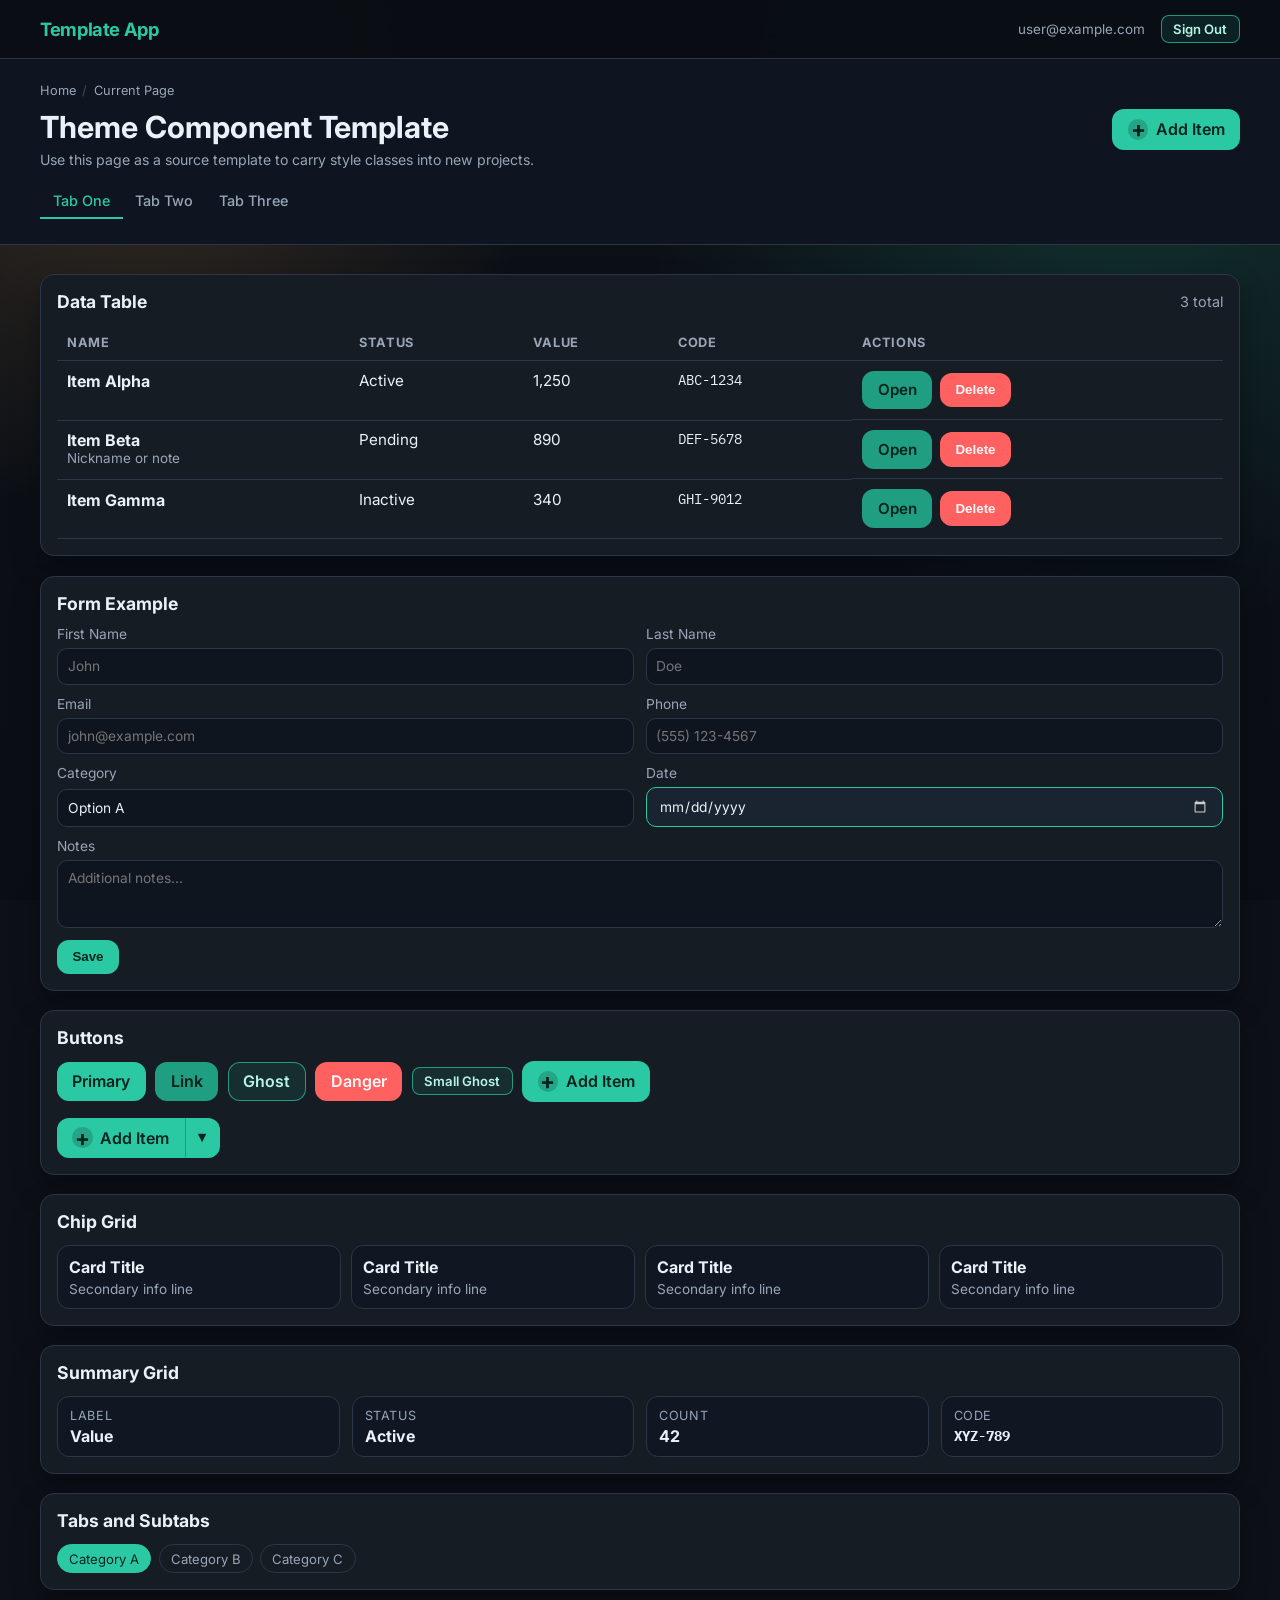
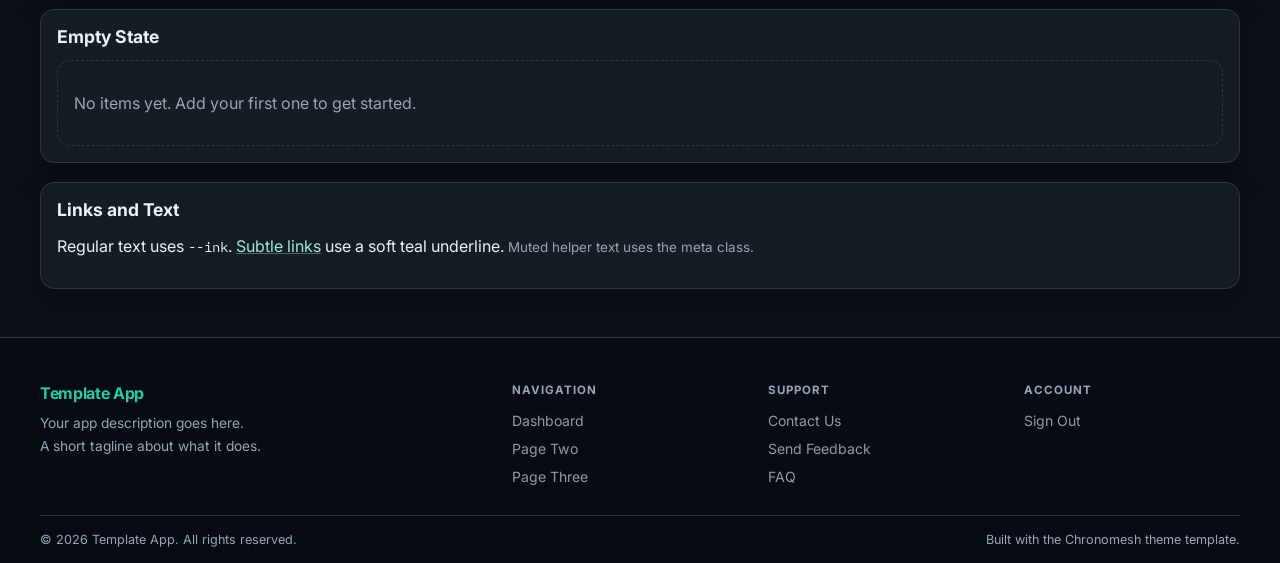
==== Template.html @ 9434a146 "Push" ====
<!DOCTYPE html>
<html lang="en">
<head>
  <meta charset="UTF-8" />
  <meta name="viewport" content="width=device-width, initial-scale=1.0" />
  <title>Theme Template</title>
  <meta name="description" content="Portable Chronomesh theme template with full CSS tokens, components, and layout patterns." />
  <link rel="preconnect" href="https://fonts.googleapis.com" />
  <link rel="preconnect" href="https://fonts.gstatic.com" crossorigin />
  <link href="https://fonts.googleapis.com/css2?family=Inter:wght@400;500;700&family=IBM+Plex+Mono:wght@400;500&display=swap" rel="stylesheet" />
  <style>
:root {
  --bg: #0d1117;
  --panel: #161c24;
  --ink: #ebf1f8;
  --muted: #98a6b8;
  --line: #2b3646;
  --accent: #2bc9a3;
  --accent-2: #ffb35c;
  --danger: #ff6161;
}

* {
  box-sizing: border-box;
}

[hidden] {
  display: none !important;
}

body {
  margin: 0;
  font-family: "Inter", sans-serif;
  color: var(--ink);
  background:
    radial-gradient(circle at 10% 10%, rgba(255, 179, 92, 0.18), transparent 30%),
    radial-gradient(circle at 88% 16%, rgba(43, 201, 163, 0.18), transparent 36%),
    linear-gradient(180deg, rgba(13, 17, 23, 0.92), rgba(10, 14, 20, 0.95)),
    var(--bg);
  background-repeat: no-repeat;
  background-size: cover;
  background-attachment: fixed;
  min-height: 100vh;
  display: flex;
  flex-direction: column;
}

.site-nav {
  background: rgba(10, 14, 20, 0.97);
  backdrop-filter: blur(12px);
  border-bottom: 1px solid var(--line);
  position: sticky;
  top: 0;
  z-index: 100;
}

.nav-inner {
  width: min(1200px, 96vw);
  margin: 0 auto;
  height: 58px;
  display: flex;
  align-items: center;
  justify-content: space-between;
  gap: 1rem;
}

.nav-logo {
  font-size: 1.15rem;
  font-weight: 700;
  color: var(--accent);
  text-decoration: none;
  letter-spacing: -0.02em;
}

.nav-logo:hover { opacity: 0.8; }

.nav-right {
  display: flex;
  align-items: center;
  gap: 1rem;
}

.nav-user {
  font-size: 0.84rem;
  color: var(--muted);
  max-width: 220px;
  overflow: hidden;
  text-overflow: ellipsis;
  white-space: nowrap;
}

.page-header {
  background: #0e1520;
  border-bottom: 1px solid var(--line);
  padding: 1.5rem 0;
}

.page-header-inner {
  width: min(1200px, 96vw);
  margin: 0 auto;
}

.breadcrumb {
  display: flex;
  align-items: center;
  gap: 0.4rem;
  font-size: 0.8rem;
  color: var(--muted);
  margin-bottom: 0.7rem;
}

.breadcrumb a {
  color: var(--muted);
  text-decoration: none;
  transition: color 120ms;
}

.breadcrumb a:hover { color: var(--ink); }
.breadcrumb-sep { opacity: 0.35; }

.page-title-row {
  display: flex;
  align-items: flex-start;
  justify-content: space-between;
  gap: 1rem;
  flex-wrap: wrap;
}

.page-title-row h1 {
  margin: 0;
  font-size: clamp(1.3rem, 3.5vw, 1.9rem);
  font-weight: 700;
  line-height: 1.2;
}

.page-title-row .subtitle {
  color: var(--muted);
  font-size: 0.88rem;
  margin: 0.35rem 0 0;
}

.page-actions {
  display: flex;
  flex-wrap: wrap;
  gap: 0.5rem;
  align-items: center;
  flex-shrink: 0;
}

.page-tabs-bar {
  display: flex;
  align-items: center;
  justify-content: space-between;
  gap: 1rem;
  flex-wrap: wrap;
}

.page-main {
  width: min(1200px, 96vw);
  margin: 1.8rem auto 1rem;
  display: grid;
  gap: 1.2rem;
  flex: 1;
  align-content: start;
  align-items: start;
}

.site-footer {
  background: #070c12;
  border-top: 1px solid var(--line);
  margin-top: 2rem;
}

.footer-inner {
  width: min(1200px, 96vw);
  margin: 0 auto;
  padding: 2.8rem 0 1.8rem;
  display: grid;
  grid-template-columns: 2fr 1fr 1fr 1fr;
  gap: 2.5rem;
}

.footer-logo {
  font-size: 1rem;
  font-weight: 700;
  color: var(--accent);
  letter-spacing: -0.02em;
  margin-bottom: 0.55rem;
}

.footer-brand p {
  color: var(--muted);
  font-size: 0.86rem;
  margin: 0;
  line-height: 1.65;
}

.footer-col h4 {
  font-size: 0.72rem;
  text-transform: uppercase;
  letter-spacing: 0.09em;
  color: var(--muted);
  margin: 0 0 0.8rem;
}

.footer-col ul {
  list-style: none;
  padding: 0;
  margin: 0;
  display: grid;
  gap: 0.52rem;
}

.footer-col ul li a {
  color: rgba(235, 241, 248, 0.62);
  text-decoration: none;
  font-size: 0.88rem;
  transition: color 130ms;
}

.footer-col ul li a:hover { color: var(--accent); }

.footer-bottom {
  border-top: 1px solid var(--line);
  padding: 1rem 0;
  width: min(1200px, 96vw);
  margin: 0 auto;
  display: flex;
  justify-content: space-between;
  align-items: center;
  font-size: 0.79rem;
  color: var(--muted);
  gap: 1rem;
  flex-wrap: wrap;
}

.panel {
  background: var(--panel);
  border: 1px solid var(--line);
  border-radius: 14px;
  padding: 1rem;
  box-shadow: 0 14px 28px rgba(3, 6, 11, 0.36);
  height: fit-content;
  align-self: start;
}

.panel-head {
  display: flex;
  justify-content: space-between;
  align-items: center;
  gap: 0.8rem;
  margin-bottom: 0.8rem;
}

.panel-head h2 {
  margin: 0;
  font-size: 1.1rem;
}

.panel-head span {
  color: var(--muted);
  font-size: 0.9rem;
}

.panel-head-actions {
  display: flex;
  align-items: center;
  gap: 0.75rem;
  flex-wrap: wrap;
}

.button {
  border: 1px solid transparent;
  border-radius: 12px;
  background: var(--accent);
  color: #07231e;
  text-decoration: none;
  display: inline-flex;
  align-items: center;
  justify-content: center;
  padding: 0.55rem 0.9rem;
  font-weight: 600;
  cursor: pointer;
  transition: transform 120ms ease, opacity 120ms ease;
}

.button:hover {
  transform: translateY(-1px);
}

.button-link {
  background: #209e81;
}

.button-ghost {
  background: rgba(43, 201, 163, 0.1);
  color: #b6f5e4;
  border-color: rgba(43, 201, 163, 0.7);
}

.button-danger {
  background: var(--danger);
  color: #fff7f7;
}

.button-add {
  gap: 0.45rem;
  font-size: 1rem;
}

.btn-sm {
  padding: 0.32rem 0.72rem !important;
  font-size: 0.82rem !important;
  border-radius: 8px !important;
}

.button.is-active {
  border-color: rgba(43, 201, 163, 0.8);
  color: #d0fff5;
  background: rgba(43, 201, 163, 0.2);
}

.split-action {
  position: relative;
  display: inline-flex;
  align-items: stretch;
}

.split-main {
  border-top-right-radius: 0;
  border-bottom-right-radius: 0;
}

.split-toggle {
  min-width: 2.2rem;
  padding: 0.55rem 0.55rem;
  border-top-left-radius: 0;
  border-bottom-left-radius: 0;
  border-left: 1px solid rgba(7, 35, 30, 0.28);
  font-size: 0.92rem;
  line-height: 1;
}

.split-menu {
  position: absolute;
  right: 0;
  top: calc(100% + 0.45rem);
  min-width: 220px;
  background: #0f151e;
  border: 1px solid var(--line);
  border-radius: 10px;
  box-shadow: 0 16px 28px rgba(3, 6, 11, 0.45);
  overflow: hidden;
  z-index: 20;
}

.split-menu-item {
  display: block;
  padding: 0.62rem 0.72rem;
  color: var(--ink);
  text-decoration: none;
  font-size: 0.9rem;
  background: transparent;
}

.split-menu-item:hover {
  background: rgba(43, 201, 163, 0.13);
}

.plus-icon {
  display: inline-flex;
  align-items: center;
  justify-content: center;
  width: 1.3rem;
  height: 1.3rem;
  border-radius: 999px;
  background: rgba(7, 35, 30, 0.22);
  color: #02231c;
  font-size: 1.4rem;
  line-height: 1;
  font-weight: 700;
}

.table-wrap {
  width: 100%;
  overflow-x: auto;
}

table {
  width: 100%;
  border-collapse: collapse;
  min-width: 820px;
}

th,
td {
  text-align: left;
  padding: 0.62rem;
  border-bottom: 1px solid var(--line);
  vertical-align: top;
}

td {
  font-size: 0.95rem;
}

td strong {
  font-size: 1rem;
}

th {
  font-size: 0.8rem;
  text-transform: uppercase;
  letter-spacing: 0.05em;
  color: var(--muted);
}

.sort-arrow {
  display: inline-block;
  margin-left: 2px;
  font-size: 0.7rem;
  color: rgba(255, 255, 255, 0.22);
  text-decoration: none;
  line-height: 1;
}

.sort-arrow:hover {
  color: rgba(255, 255, 255, 0.6);
}

.sort-arrow.active {
  color: #2bc9a3;
}

.sort-link {
  color: inherit;
  text-decoration: none;
  transition: color 130ms ease;
}

.sort-link:hover {
  color: var(--ink);
}

.sort-link.active {
  color: var(--accent);
}

.row-actions {
  display: flex;
  gap: 0.5rem;
  align-items: center;
  white-space: nowrap;
}

.form-grid {
  display: grid;
  grid-template-columns: repeat(2, minmax(180px, 1fr));
  gap: 0.7rem;
}

.vehicle-edit-grid {
  grid-template-columns: repeat(3, minmax(160px, 1fr));
  margin-top: 1.1rem;
}

label {
  display: grid;
  gap: 0.36rem;
  font-size: 0.86rem;
  color: var(--muted);
}

input,
select,
textarea {
  width: 100%;
  border: 1px solid var(--line);
  border-radius: 10px;
  padding: 0.58rem 0.6rem;
  font: inherit;
  color: var(--ink);
  background: #0f151e;
}

input[type="date"] {
  padding: 0.62rem 0.8rem;
  background-color: #1a2431;
  border-color: var(--accent);
  color: var(--ink);
}

input[type="date"]::-webkit-calendar-picker-indicator {
  filter: invert(0.8);
  cursor: pointer;
}

textarea {
  resize: vertical;
}

select {
  appearance: none;
}

input:focus,
select:focus,
textarea:focus {
  outline: 2px solid rgba(43, 201, 163, 0.55);
  outline-offset: 1px;
}

.full {
  grid-column: 1 / -1;
}

.form-actions {
  grid-column: 1 / -1;
  display: flex;
  justify-content: flex-start;
}

.form-spacer {
  grid-column: 1 / -1;
  height: 0.55rem;
}

.tabs-container {
  display: flex;
  gap: 0.5rem;
  border-bottom: 1px solid transparent;
  margin-bottom: 0;
  padding-bottom: 0;
}

.page-tabs-bar .tabs-container { gap: 0; }

.tab-button {
  border: none;
  background: transparent;
  color: var(--muted);
  padding: 0.5rem 0.8rem;
  font-family: inherit;
  font-size: 0.9rem;
  font-weight: 500;
  cursor: pointer;
  text-decoration: none;
  border-bottom: 2px solid transparent;
  transition: color 150ms ease, border-color 150ms ease;
}

.tab-button:hover {
  color: var(--ink);
}

.tab-button.active {
  color: #2bc9a3;
  border-bottom-color: #2bc9a3;
}

.subtabs-container {
  display: flex;
  flex-wrap: wrap;
  gap: 0.45rem;
  margin-top: 0.5rem;
}

.subtab-button {
  display: inline-flex;
  align-items: center;
  padding: 0.34rem 0.7rem;
  border-radius: 999px;
  border: 1px solid var(--line);
  color: var(--muted);
  text-decoration: none;
  font-size: 0.82rem;
  transition: color 130ms ease, border-color 130ms ease, background 130ms ease;
}

.subtab-button:hover {
  color: var(--ink);
  border-color: rgba(43, 201, 163, 0.55);
}

.subtab-button.active {
  color: #07231e;
  background: var(--accent);
  border-color: var(--accent);
}

.tab-content {
  display: none;
}

.tab-content.active {
  display: block;
}

.customer-chips {
  display: grid;
  grid-template-columns: repeat(auto-fit, minmax(220px, 1fr));
  gap: 0.65rem;
}

.chip {
  border: 1px solid var(--line);
  border-radius: 12px;
  padding: 0.7rem;
  text-decoration: none;
  color: var(--ink);
  background: #101722;
  display: grid;
  gap: 0.25rem;
}

.chip span {
  color: var(--muted);
  font-size: 0.85rem;
}

.vehicle-summary {
  display: grid;
  grid-template-columns: repeat(auto-fit, minmax(180px, 1fr));
  gap: 0.75rem;
}

.vehicle-summary-item {
  border: 1px solid var(--line);
  border-radius: 12px;
  padding: 0.65rem 0.75rem;
  background: #101722;
  display: grid;
  gap: 0.2rem;
}

.vehicle-summary-label {
  color: var(--muted);
  font-size: 0.79rem;
  text-transform: uppercase;
  letter-spacing: 0.05em;
}

.meta {
  color: var(--muted);
  font-size: 0.84rem;
}

.mono {
  font-family: "IBM Plex Mono", monospace;
  font-size: 0.88rem;
}

.subtle-link {
  color: #9debd9;
  text-decoration: underline;
  text-decoration-color: rgba(157, 235, 217, 0.35);
}

.empty {
  border: 1px dashed var(--line);
  border-radius: 14px;
  padding: 1rem;
  color: var(--muted);
}

.login-wrap {
  min-height: 100vh;
  display: flex;
  align-items: center;
  justify-content: center;
}

.login-card {
  background: var(--panel);
  border: 1px solid var(--line);
  border-radius: 18px;
  padding: 2.8rem 2.4rem;
  text-align: center;
  max-width: 380px;
  width: 100%;
}

.login-card h1 {
  margin: 0 0 0.3rem;
  font-size: 1.9rem;
  color: var(--accent);
}

.login-card p {
  color: var(--muted);
  margin: 0 0 2rem;
  font-size: 0.95rem;
}

@media (max-width: 760px) {
  .page-main {
    width: min(96vw, 680px);
    margin: 1rem auto 2rem;
  }

  .split-action {
    width: 100%;
  }

  .split-main {
    flex: 1;
  }

  .form-grid {
    grid-template-columns: 1fr;
  }

  .vehicle-edit-grid {
    grid-template-columns: 1fr;
  }

  table {
    min-width: 680px;
  }

  .footer-inner {
    grid-template-columns: 1fr;
  }
}
  </style>
</head>
<body>

  <nav class="site-nav">
    <div class="nav-inner">
      <a class="nav-logo" href="#">Template App</a>
      <div class="nav-right">
        <span class="nav-user">user@example.com</span>
        <a class="button button-ghost btn-sm" href="#">Sign Out</a>
      </div>
    </div>
  </nav>

  <header class="page-header">
    <div class="page-header-inner">
      <div class="breadcrumb">
        <a href="#">Home</a>
        <span class="breadcrumb-sep">/</span>
        <span>Current Page</span>
      </div>

      <div class="page-title-row">
        <div>
          <h1>Theme Component Template</h1>
          <p class="subtitle">Use this page as a source template to carry style classes into new projects.</p>
        </div>
        <div class="page-actions">
          <a class="button button-add" href="#"><span class="plus-icon">+</span> Add Item</a>
        </div>
      </div>

      <div class="page-tabs-bar" style="margin-top: 1rem;">
        <div class="tabs-container">
          <a class="tab-button active" href="#">Tab One</a>
          <a class="tab-button" href="#">Tab Two</a>
          <a class="tab-button" href="#">Tab Three</a>
        </div>
      </div>
    </div>
  </header>

  <main class="page-main">
    <section class="panel">
      <div class="panel-head">
        <h2>Data Table</h2>
        <span>3 total</span>
      </div>
      <div class="table-wrap">
        <table>
          <thead>
            <tr>
              <th>Name</th>
              <th>Status</th>
              <th>Value</th>
              <th>Code</th>
              <th>Actions</th>
            </tr>
          </thead>
          <tbody>
            <tr>
              <td><strong>Item Alpha</strong></td>
              <td>Active</td>
              <td>1,250</td>
              <td class="mono">ABC-1234</td>
              <td class="row-actions">
                <a class="button button-link" href="#">Open</a>
                <button class="button button-danger" type="button">Delete</button>
              </td>
            </tr>
            <tr>
              <td><strong>Item Beta</strong><div class="meta">Nickname or note</div></td>
              <td>Pending</td>
              <td>890</td>
              <td class="mono">DEF-5678</td>
              <td class="row-actions">
                <a class="button button-link" href="#">Open</a>
                <button class="button button-danger" type="button">Delete</button>
              </td>
            </tr>
            <tr>
              <td><strong>Item Gamma</strong></td>
              <td>Inactive</td>
              <td>340</td>
              <td class="mono">GHI-9012</td>
              <td class="row-actions">
                <a class="button button-link" href="#">Open</a>
                <button class="button button-danger" type="button">Delete</button>
              </td>
            </tr>
          </tbody>
        </table>
      </div>
    </section>

    <section class="panel">
      <div class="panel-head">
        <h2>Form Example</h2>
      </div>
      <div class="form-grid">
        <label>
          First Name
          <input type="text" placeholder="John" />
        </label>
        <label>
          Last Name
          <input type="text" placeholder="Doe" />
        </label>
        <label>
          Email
          <input type="email" placeholder="john@example.com" />
        </label>
        <label>
          Phone
          <input type="tel" placeholder="(555) 123-4567" />
        </label>
        <label>
          Category
          <select>
            <option>Option A</option>
            <option>Option B</option>
            <option>Option C</option>
          </select>
        </label>
        <label>
          Date
          <input type="date" />
        </label>
        <label class="full">
          Notes
          <textarea rows="3" placeholder="Additional notes..."></textarea>
        </label>
        <div class="form-actions">
          <button class="button" type="submit">Save</button>
        </div>
      </div>
    </section>

    <section class="panel">
      <div class="panel-head">
        <h2>Buttons</h2>
      </div>
      <div style="display: flex; flex-wrap: wrap; gap: 0.6rem; align-items: center;">
        <a class="button" href="#">Primary</a>
        <a class="button button-link" href="#">Link</a>
        <a class="button button-ghost" href="#">Ghost</a>
        <a class="button button-danger" href="#">Danger</a>
        <a class="button button-ghost btn-sm" href="#">Small Ghost</a>
        <a class="button button-add" href="#"><span class="plus-icon">+</span> Add Item</a>
      </div>

      <div style="margin-top: 1rem;">
        <div class="split-action">
          <a class="button button-add split-main" href="#"><span class="plus-icon">+</span> Add Item</a>
          <button class="button split-toggle" type="button" aria-label="More actions">&#9662;</button>
          <div class="split-menu" hidden>
            <a class="split-menu-item" href="#">Import from CSV</a>
            <a class="split-menu-item" href="#">Bulk Upload</a>
          </div>
        </div>
      </div>
    </section>

    <section class="panel">
      <div class="panel-head">
        <h2>Chip Grid</h2>
      </div>
      <div class="customer-chips">
        <a class="chip" href="#">
          <strong>Card Title</strong>
          <span>Secondary info line</span>
        </a>
        <a class="chip" href="#">
          <strong>Card Title</strong>
          <span>Secondary info line</span>
        </a>
        <a class="chip" href="#">
          <strong>Card Title</strong>
          <span>Secondary info line</span>
        </a>
        <a class="chip" href="#">
          <strong>Card Title</strong>
          <span>Secondary info line</span>
        </a>
      </div>
    </section>

    <section class="panel">
      <div class="panel-head">
        <h2>Summary Grid</h2>
      </div>
      <div class="vehicle-summary">
        <div class="vehicle-summary-item">
          <span class="vehicle-summary-label">Label</span>
          <strong>Value</strong>
        </div>
        <div class="vehicle-summary-item">
          <span class="vehicle-summary-label">Status</span>
          <strong>Active</strong>
        </div>
        <div class="vehicle-summary-item">
          <span class="vehicle-summary-label">Count</span>
          <strong>42</strong>
        </div>
        <div class="vehicle-summary-item">
          <span class="vehicle-summary-label">Code</span>
          <strong class="mono">XYZ-789</strong>
        </div>
      </div>
    </section>

    <section class="panel">
      <div class="panel-head">
        <h2>Tabs and Subtabs</h2>
      </div>
      <div class="subtabs-container">
        <a class="subtab-button active" href="#">Category A</a>
        <a class="subtab-button" href="#">Category B</a>
        <a class="subtab-button" href="#">Category C</a>
      </div>
    </section>

    <section class="panel">
      <div class="panel-head">
        <h2>Empty State</h2>
      </div>
      <div class="empty">
        <p>No items yet. Add your first one to get started.</p>
      </div>
    </section>

    <section class="panel">
      <div class="panel-head">
        <h2>Links and Text</h2>
      </div>
      <p>Regular text uses <code class="mono">--ink</code>. <a class="subtle-link" href="#">Subtle links</a> use a soft teal underline. <span class="meta">Muted helper text uses the meta class.</span></p>
    </section>
  </main>

  <footer class="site-footer">
    <div class="footer-inner">
      <div class="footer-brand">
        <div class="footer-logo">Template App</div>
        <p>Your app description goes here.<br />A short tagline about what it does.</p>
      </div>
      <div class="footer-col">
        <h4>Navigation</h4>
        <ul>
          <li><a href="#">Dashboard</a></li>
          <li><a href="#">Page Two</a></li>
          <li><a href="#">Page Three</a></li>
        </ul>
      </div>
      <div class="footer-col">
        <h4>Support</h4>
        <ul>
          <li><a href="#">Contact Us</a></li>
          <li><a href="#">Send Feedback</a></li>
          <li><a href="#">FAQ</a></li>
        </ul>
      </div>
      <div class="footer-col">
        <h4>Account</h4>
        <ul>
          <li><a href="#">Sign Out</a></li>
        </ul>
      </div>
    </div>
    <div class="footer-bottom">
      <span>&copy; 2026 Template App. All rights reserved.</span>
      <span>Built with the Chronomesh theme template.</span>
    </div>
  </footer>

  <script>
    document.querySelectorAll('.split-action').forEach((action) => {
      const toggle = action.querySelector('.split-toggle');
      const menu = action.querySelector('.split-menu');
      if (!toggle || !menu) return;

      toggle.addEventListener('click', (e) => {
        e.stopPropagation();
        menu.hidden = !menu.hidden;
      });

      document.addEventListener('click', (e) => {
        if (!action.contains(e.target)) menu.hidden = true;
      });

      document.addEventListener('keydown', (e) => {
        if (e.key === 'Escape') menu.hidden = true;
      });
    });
  </script>
</body>
</html>
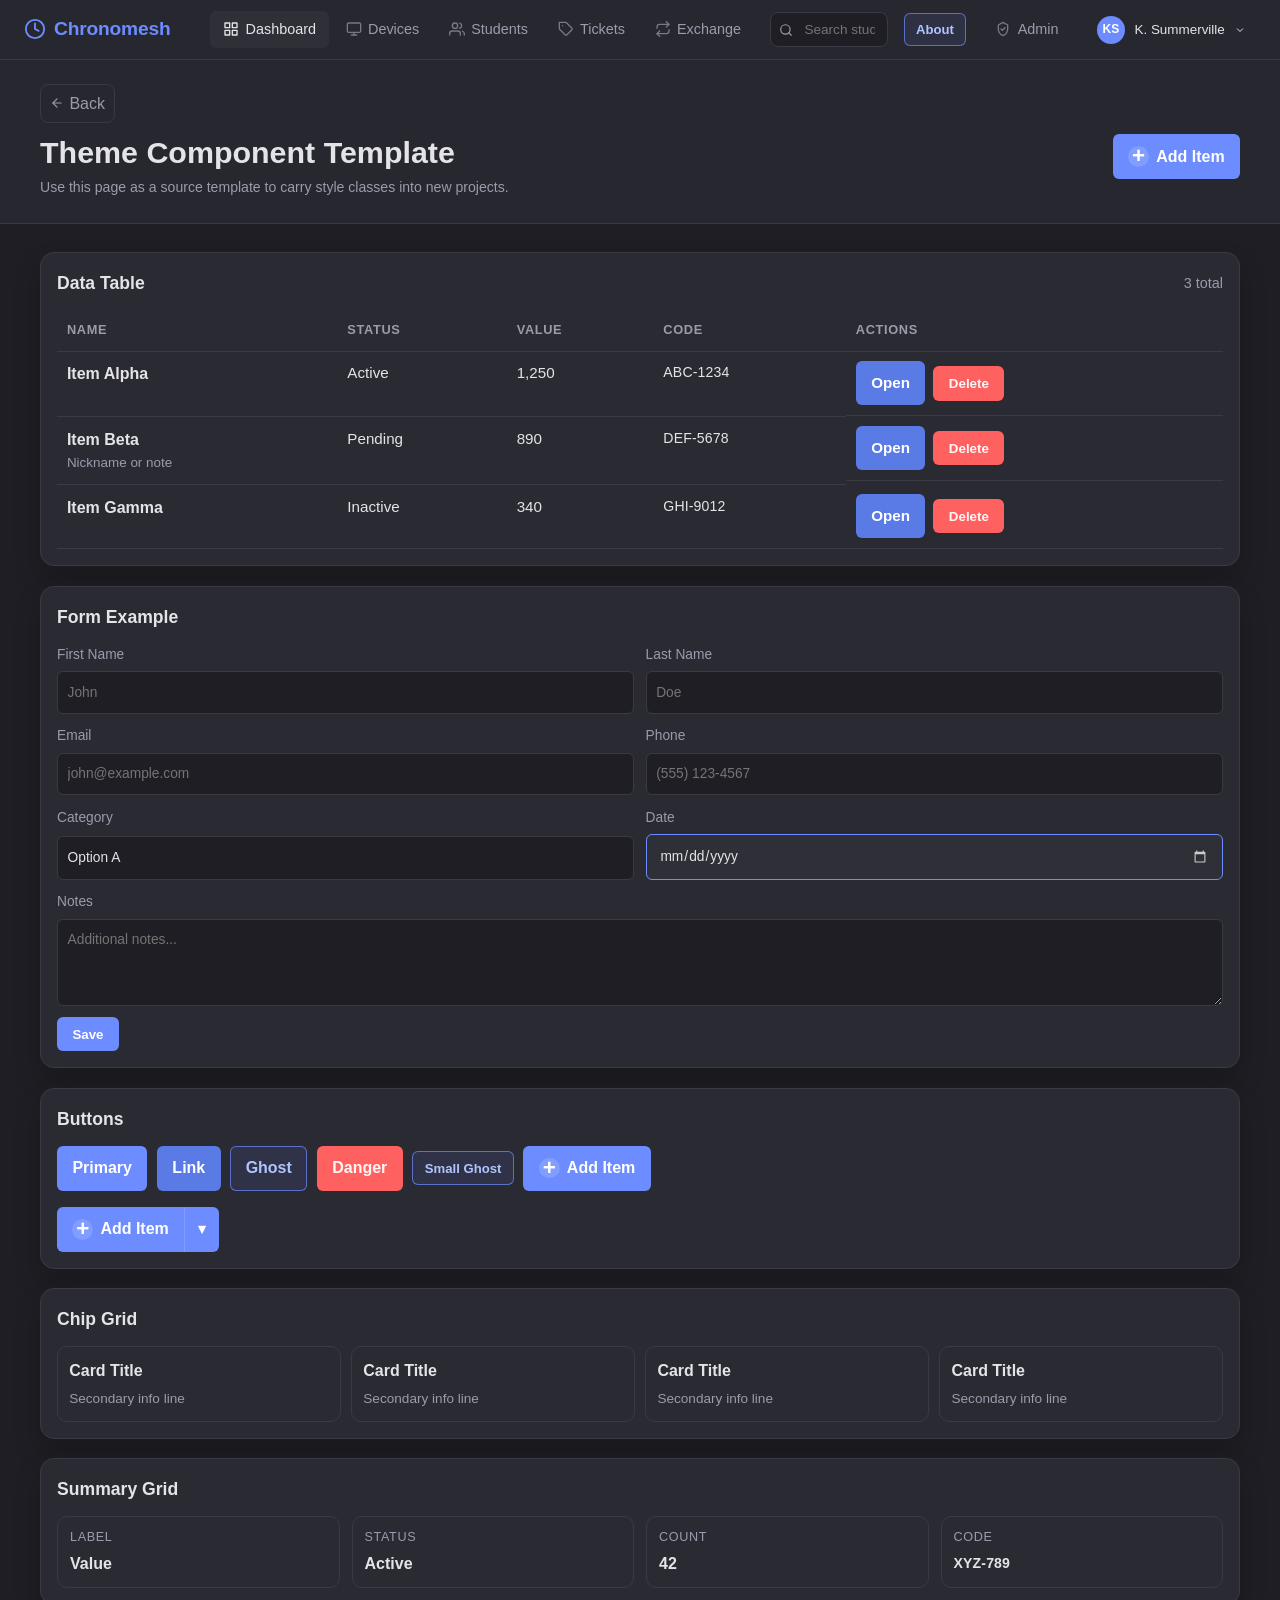
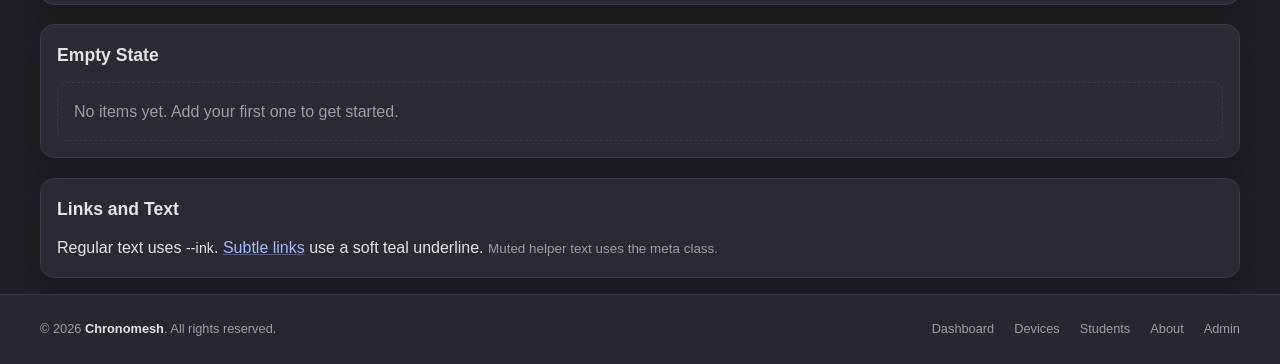
==== commit d0e32df1: "New interaface" ====
--- a/Template.html
+++ b/Template.html
@@ -5,22 +5,31 @@
   <meta name="viewport" content="width=device-width, initial-scale=1.0" />
   <title>Theme Template</title>
   <meta name="description" content="Portable Chronomesh theme template with full CSS tokens, components, and layout patterns." />
-  <link rel="preconnect" href="https://fonts.googleapis.com" />
-  <link rel="preconnect" href="https://fonts.gstatic.com" crossorigin />
-  <link href="https://fonts.googleapis.com/css2?family=Inter:wght@400;500;700&family=IBM+Plex+Mono:wght@400;500&display=swap" rel="stylesheet" />
   <style>
+/* ══════════════════════════════════════════════════════
+   THEME — Design System
+   Dark-mode theme with blue-purple accent
+   Fonts: System font stack
+   ══════════════════════════════════════════════════════ */
+
+/* ── Design Tokens ── */
 :root {
-  --bg: #0d1117;
-  --panel: #161c24;
-  --ink: #ebf1f8;
-  --muted: #98a6b8;
-  --line: #2b3646;
-  --accent: #2bc9a3;
-  --accent-2: #ffb35c;
+  --bg: #1e1e24;
+  --surface: #27272f;
+  --surface-hover: #2f2f38;
+  --border: #3a3a44;
+  --text: #e4e4e8;
+  --text-muted: #9b9bab;
+  --accent: #6c8cff;
+  --accent-hover: #849eff;
+  --card-bg: #2a2a33;
   --danger: #ff6161;
 }
 
-* {
+/* ── Reset ── */
+*, *::before, *::after {
+  margin: 0;
+  padding: 0;
   box-sizing: border-box;
 }
 
@@ -28,51 +37,120 @@
   display: none !important;
 }
 
+a {
+  color: inherit;
+  text-decoration: none;
+}
+
+/* ── Body ── */
 body {
-  margin: 0;
-  font-family: "Inter", sans-serif;
-  color: var(--ink);
-  background:
-    radial-gradient(circle at 10% 10%, rgba(255, 179, 92, 0.18), transparent 30%),
-    radial-gradient(circle at 88% 16%, rgba(43, 201, 163, 0.18), transparent 36%),
-    linear-gradient(180deg, rgba(13, 17, 23, 0.92), rgba(10, 14, 20, 0.95)),
-    var(--bg);
-  background-repeat: no-repeat;
-  background-size: cover;
-  background-attachment: fixed;
+  font-family: -apple-system, BlinkMacSystemFont, 'Segoe UI', Roboto, Oxygen, sans-serif;
+  background-color: var(--bg);
+  color: var(--text);
   min-height: 100vh;
   display: flex;
   flex-direction: column;
-}
-
-.site-nav {
-  background: rgba(10, 14, 20, 0.97);
-  backdrop-filter: blur(12px);
-  border-bottom: 1px solid var(--line);
+  line-height: 1.6;
+  font-variant-numeric: tabular-nums;
+}
+
+/* ── Navbar ── */
+nav {
+  display: flex;
+  align-items: center;
+  justify-content: space-between;
+  padding: 0 1.5rem;
+  height: 60px;
+  background-color: var(--surface);
+  border-bottom: 1px solid var(--border);
   position: sticky;
   top: 0;
   z-index: 100;
-}
-
-.nav-inner {
-  width: min(1200px, 96vw);
-  margin: 0 auto;
-  height: 58px;
-  display: flex;
-  align-items: center;
-  justify-content: space-between;
   gap: 1rem;
 }
 
-.nav-logo {
-  font-size: 1.15rem;
-  font-weight: 700;
+.nav-left {
+  display: flex;
+  align-items: center;
+  gap: 2.5rem;
+}
+
+.app-name {
+  display: flex;
+  align-items: center;
+  gap: 0.5rem;
+  font-size: 1.2rem;
+  font-weight: 600;
+  letter-spacing: -0.01em;
   color: var(--accent);
-  text-decoration: none;
-  letter-spacing: -0.02em;
-}
-
-.nav-logo:hover { opacity: 0.8; }
+}
+
+.app-logo {
+  width: 22px;
+  height: 22px;
+  flex-shrink: 0;
+}
+
+.nav-links {
+  display: flex;
+  align-items: center;
+  gap: 0.25rem;
+  list-style: none;
+}
+
+.nav-links a {
+  display: inline-flex;
+  align-items: center;
+  gap: 0.4rem;
+  padding: 0.45rem 0.8rem;
+  border-radius: 6px;
+  font-size: 0.9rem;
+  font-weight: 500;
+  color: var(--text-muted);
+  transition: color 0.15s ease, background-color 0.15s ease;
+}
+
+.nav-icon {
+  width: 16px;
+  height: 16px;
+  flex-shrink: 0;
+  opacity: 0.7;
+}
+
+.nav-links a:hover {
+  color: var(--text);
+  background-color: var(--surface-hover);
+}
+
+.nav-links a:hover .nav-icon {
+  opacity: 1;
+}
+
+.nav-links a.active {
+  color: var(--text);
+  background-color: var(--surface-hover);
+}
+
+.nav-links a.active .nav-icon {
+  opacity: 1;
+}
+
+.nav-right-link {
+  display: inline-flex;
+  align-items: center;
+  gap: 0.4rem;
+  padding: 0.45rem 0.8rem;
+  border-radius: 6px;
+  font-size: 0.9rem;
+  font-weight: 500;
+  color: var(--text-muted);
+  transition: color 0.15s ease, background-color 0.15s ease;
+}
+
+.nav-right-link:hover {
+  color: var(--text);
+  background-color: var(--surface-hover);
+}
 
 .nav-right {
   display: flex;
@@ -82,16 +160,41 @@
 
 .nav-user {
   font-size: 0.84rem;
-  color: var(--muted);
+  color: var(--text-muted);
   max-width: 220px;
   overflow: hidden;
   text-overflow: ellipsis;
   white-space: nowrap;
 }
 
+.btn-login {
+  display: inline-flex;
+  align-items: center;
+  gap: 0.5rem;
+  padding: 0.5rem 1.15rem;
+  background-color: var(--accent);
+  color: #fff;
+  border: none;
+  border-radius: 6px;
+  font-size: 0.875rem;
+  font-weight: 500;
+  cursor: pointer;
+  transition: background-color 0.15s ease;
+}
+
+.btn-login:hover {
+  background-color: var(--accent-hover);
+}
+
+.btn-login svg {
+  width: 18px;
+  height: 18px;
+}
+
+/* ── Page Header ── */
 .page-header {
-  background: #0e1520;
-  border-bottom: 1px solid var(--line);
+  background: var(--surface);
+  border-bottom: 1px solid var(--border);
   padding: 1.5rem 0;
 }
 
@@ -100,23 +203,32 @@
   margin: 0 auto;
 }
 
-.breadcrumb {
-  display: flex;
-  align-items: center;
-  gap: 0.4rem;
-  font-size: 0.8rem;
-  color: var(--muted);
+.page-back-button {
+  display: flex;
+  align-items: center;
+  gap: 0.35rem;
+  font-size: 0.82rem;
+  color: var(--text-muted);
   margin-bottom: 0.7rem;
-}
-
-.breadcrumb a {
-  color: var(--muted);
-  text-decoration: none;
-  transition: color 120ms;
-}
-
-.breadcrumb a:hover { color: var(--ink); }
-.breadcrumb-sep { opacity: 0.35; }
+  background: transparent;
+  border: 1px solid var(--border);
+  border-radius: 8px;
+  padding: 0.35rem 0.55rem;
+  cursor: pointer;
+  font: inherit;
+  transition: border-color 120ms ease, color 120ms ease, background-color 120ms ease;
+}
+
+.page-back-button svg {
+  width: 14px;
+  height: 14px;
+}
+
+.page-back-button:hover {
+  color: var(--text);
+  border-color: rgba(108, 140, 255, 0.5);
+  background: rgba(108, 140, 255, 0.1);
+}
 
 .page-title-row {
   display: flex;
@@ -134,7 +246,7 @@
 }
 
 .page-title-row .subtitle {
-  color: var(--muted);
+  color: var(--text-muted);
   font-size: 0.88rem;
   margin: 0.35rem 0 0;
 }
@@ -155,6 +267,7 @@
   flex-wrap: wrap;
 }
 
+/* ── Page Content ── */
 .page-main {
   width: min(1200px, 96vw);
   margin: 1.8rem auto 1rem;
@@ -165,83 +278,58 @@
   align-items: start;
 }
 
-.site-footer {
-  background: #070c12;
-  border-top: 1px solid var(--line);
-  margin-top: 2rem;
+/* ── Footer ── */
+footer {
+  padding: 1.5rem 2rem;
+  border-top: 1px solid var(--border);
+  background-color: var(--surface);
+  margin-top: auto;
 }
 
 .footer-inner {
-  width: min(1200px, 96vw);
+  max-width: 1200px;
   margin: 0 auto;
-  padding: 2.8rem 0 1.8rem;
-  display: grid;
-  grid-template-columns: 2fr 1fr 1fr 1fr;
-  gap: 2.5rem;
-}
-
-.footer-logo {
-  font-size: 1rem;
-  font-weight: 700;
-  color: var(--accent);
-  letter-spacing: -0.02em;
-  margin-bottom: 0.55rem;
-}
-
-.footer-brand p {
-  color: var(--muted);
-  font-size: 0.86rem;
-  margin: 0;
-  line-height: 1.65;
-}
-
-.footer-col h4 {
-  font-size: 0.72rem;
-  text-transform: uppercase;
-  letter-spacing: 0.09em;
-  color: var(--muted);
-  margin: 0 0 0.8rem;
-}
-
-.footer-col ul {
-  list-style: none;
-  padding: 0;
-  margin: 0;
-  display: grid;
-  gap: 0.52rem;
-}
-
-.footer-col ul li a {
-  color: rgba(235, 241, 248, 0.62);
-  text-decoration: none;
-  font-size: 0.88rem;
-  transition: color 130ms;
-}
-
-.footer-col ul li a:hover { color: var(--accent); }
-
-.footer-bottom {
-  border-top: 1px solid var(--line);
-  padding: 1rem 0;
-  width: min(1200px, 96vw);
-  margin: 0 auto;
-  display: flex;
+  display: flex;
+  align-items: center;
   justify-content: space-between;
-  align-items: center;
-  font-size: 0.79rem;
-  color: var(--muted);
-  gap: 1rem;
-  flex-wrap: wrap;
-}
-
+  font-size: 0.8rem;
+  color: var(--text-muted);
+}
+
+.footer-inner .brand {
+  font-weight: 600;
+  color: var(--text);
+}
+
+.footer-links {
+  display: flex;
+  gap: 1.25rem;
+}
+
+.footer-links a {
+  color: var(--text-muted);
+  font-size: 0.8rem;
+  transition: color 0.15s ease;
+}
+
+.footer-links a:hover {
+  color: var(--text);
+}
+
+/* ── Panels / Cards ── */
 .panel {
-  background: var(--panel);
-  border: 1px solid var(--line);
+  background: var(--card-bg);
+  border: 1px solid var(--border);
   border-radius: 14px;
   padding: 1rem;
-  box-shadow: 0 14px 28px rgba(3, 6, 11, 0.36);
+  box-shadow: 0 14px 28px rgba(0, 0, 0, 0.2);
   height: fit-content;
   align-self: start;
+  transition: border-color 0.15s ease, box-shadow 0.15s ease;
+}
+
+.panel:hover {
+  border-color: rgba(108,140,255,0.3);
 }
 
 .panel-head {
@@ -258,7 +346,7 @@
 }
 
 .panel-head span {
-  color: var(--muted);
+  color: var(--text-muted);
   font-size: 0.9rem;
 }
 
@@ -269,11 +357,12 @@
   flex-wrap: wrap;
 }
 
+/* ── Buttons ── */
 .button {
   border: 1px solid transparent;
-  border-radius: 12px;
+  border-radius: 6px;
   background: var(--accent);
-  color: #07231e;
+  color: #fff;
   text-decoration: none;
   display: inline-flex;
   align-items: center;
@@ -281,21 +370,22 @@
   padding: 0.55rem 0.9rem;
   font-weight: 600;
   cursor: pointer;
-  transition: transform 120ms ease, opacity 120ms ease;
+  transition: background-color 0.15s ease, transform 120ms ease;
 }
 
 .button:hover {
+  background-color: var(--accent-hover);
   transform: translateY(-1px);
 }
 
 .button-link {
-  background: #209e81;
+  background: #5a7ae6;
 }
 
 .button-ghost {
-  background: rgba(43, 201, 163, 0.1);
-  color: #b6f5e4;
-  border-color: rgba(43, 201, 163, 0.7);
+  background: rgba(108, 140, 255, 0.1);
+  color: #b0c4ff;
+  border-color: rgba(108, 140, 255, 0.7);
 }
 
 .button-danger {
@@ -311,15 +401,16 @@
 .btn-sm {
   padding: 0.32rem 0.72rem !important;
   font-size: 0.82rem !important;
-  border-radius: 8px !important;
+  border-radius: 6px !important;
 }
 
 .button.is-active {
-  border-color: rgba(43, 201, 163, 0.8);
-  color: #d0fff5;
-  background: rgba(43, 201, 163, 0.2);
-}
-
+  border-color: rgba(108, 140, 255, 0.8);
+  color: #d0ddff;
+  background: rgba(108, 140, 255, 0.2);
+}
+
+/* ── Split Action (Button + Dropdown) ── */
 .split-action {
   position: relative;
   display: inline-flex;
@@ -336,7 +427,7 @@
   padding: 0.55rem 0.55rem;
   border-top-left-radius: 0;
   border-bottom-left-radius: 0;
-  border-left: 1px solid rgba(7, 35, 30, 0.28);
+  border-left: 1px solid rgba(255, 255, 255, 0.15);
   font-size: 0.92rem;
   line-height: 1;
 }
@@ -346,10 +437,10 @@
   right: 0;
   top: calc(100% + 0.45rem);
   min-width: 220px;
-  background: #0f151e;
-  border: 1px solid var(--line);
+  background: var(--surface);
+  border: 1px solid var(--border);
   border-radius: 10px;
-  box-shadow: 0 16px 28px rgba(3, 6, 11, 0.45);
+  box-shadow: 0 16px 28px rgba(0, 0, 0, 0.35);
   overflow: hidden;
   z-index: 20;
 }
@@ -357,14 +448,14 @@
 .split-menu-item {
   display: block;
   padding: 0.62rem 0.72rem;
-  color: var(--ink);
+  color: var(--text);
   text-decoration: none;
   font-size: 0.9rem;
   background: transparent;
 }
 
 .split-menu-item:hover {
-  background: rgba(43, 201, 163, 0.13);
+  background: rgba(108, 140, 255, 0.13);
 }
 
 .plus-icon {
@@ -374,13 +465,14 @@
   width: 1.3rem;
   height: 1.3rem;
   border-radius: 999px;
-  background: rgba(7, 35, 30, 0.22);
-  color: #02231c;
+  background: rgba(255, 255, 255, 0.15);
+  color: #fff;
   font-size: 1.4rem;
   line-height: 1;
   font-weight: 700;
 }
 
+/* ── Tables ── */
 .table-wrap {
   width: 100%;
   overflow-x: auto;
@@ -396,7 +488,7 @@
 td {
   text-align: left;
   padding: 0.62rem;
-  border-bottom: 1px solid var(--line);
+  border-bottom: 1px solid var(--border);
   vertical-align: top;
 }
 
@@ -412,7 +504,7 @@
   font-size: 0.8rem;
   text-transform: uppercase;
   letter-spacing: 0.05em;
-  color: var(--muted);
+  color: var(--text-muted);
 }
 
 .sort-arrow {
@@ -429,7 +521,7 @@
 }
 
 .sort-arrow.active {
-  color: #2bc9a3;
+  color: var(--accent);
 }
 
 .sort-link {
@@ -439,7 +531,7 @@
 }
 
 .sort-link:hover {
-  color: var(--ink);
+  color: var(--text);
 }
 
 .sort-link.active {
@@ -453,6 +545,7 @@
   white-space: nowrap;
 }
 
+/* ── Forms ── */
 .form-grid {
   display: grid;
   grid-template-columns: repeat(2, minmax(180px, 1fr));
@@ -468,26 +561,26 @@
   display: grid;
   gap: 0.36rem;
   font-size: 0.86rem;
-  color: var(--muted);
+  color: var(--text-muted);
 }
 
 input,
 select,
 textarea {
   width: 100%;
-  border: 1px solid var(--line);
-  border-radius: 10px;
+  border: 1px solid var(--border);
+  border-radius: 6px;
   padding: 0.58rem 0.6rem;
   font: inherit;
-  color: var(--ink);
-  background: #0f151e;
+  color: var(--text);
+  background: var(--bg);
 }
 
 input[type="date"] {
   padding: 0.62rem 0.8rem;
-  background-color: #1a2431;
+  background-color: var(--surface-hover);
   border-color: var(--accent);
-  color: var(--ink);
+  color: var(--text);
 }
 
 input[type="date"]::-webkit-calendar-picker-indicator {
@@ -506,7 +599,7 @@
 input:focus,
 select:focus,
 textarea:focus {
-  outline: 2px solid rgba(43, 201, 163, 0.55);
+  outline: 2px solid rgba(108, 140, 255, 0.55);
   outline-offset: 1px;
 }
 
@@ -525,6 +618,7 @@
   height: 0.55rem;
 }
 
+/* ── Tabs ── */
 .tabs-container {
   display: flex;
   gap: 0.5rem;
@@ -538,7 +632,7 @@
 .tab-button {
   border: none;
   background: transparent;
-  color: var(--muted);
+  color: var(--text-muted);
   padding: 0.5rem 0.8rem;
   font-family: inherit;
   font-size: 0.9rem;
@@ -550,12 +644,12 @@
 }
 
 .tab-button:hover {
-  color: var(--ink);
+  color: var(--text);
 }
 
 .tab-button.active {
-  color: #2bc9a3;
-  border-bottom-color: #2bc9a3;
+  color: var(--accent);
+  border-bottom-color: var(--accent);
 }
 
 .subtabs-container {
@@ -570,20 +664,20 @@
   align-items: center;
   padding: 0.34rem 0.7rem;
   border-radius: 999px;
-  border: 1px solid var(--line);
-  color: var(--muted);
+  border: 1px solid var(--border);
+  color: var(--text-muted);
   text-decoration: none;
   font-size: 0.82rem;
   transition: color 130ms ease, border-color 130ms ease, background 130ms ease;
 }
 
 .subtab-button:hover {
-  color: var(--ink);
-  border-color: rgba(43, 201, 163, 0.55);
+  color: var(--text);
+  border-color: rgba(108, 140, 255, 0.55);
 }
 
 .subtab-button.active {
-  color: #07231e;
+  color: #fff;
   background: var(--accent);
   border-color: var(--accent);
 }
@@ -596,6 +690,7 @@
   display: block;
 }
 
+/* ── Chips (Card Grid) ── */
 .customer-chips {
   display: grid;
   grid-template-columns: repeat(auto-fit, minmax(220px, 1fr));
@@ -603,21 +698,22 @@
 }
 
 .chip {
-  border: 1px solid var(--line);
-  border-radius: 12px;
+  border: 1px solid var(--border);
+  border-radius: 10px;
   padding: 0.7rem;
   text-decoration: none;
-  color: var(--ink);
-  background: #101722;
+  color: var(--text);
+  background: var(--card-bg);
   display: grid;
   gap: 0.25rem;
 }
 
 .chip span {
-  color: var(--muted);
+  color: var(--text-muted);
   font-size: 0.85rem;
 }
 
+/* ── Summary Grid ── */
 .vehicle-summary {
   display: grid;
   grid-template-columns: repeat(auto-fit, minmax(180px, 1fr));
@@ -625,44 +721,47 @@
 }
 
 .vehicle-summary-item {
-  border: 1px solid var(--line);
-  border-radius: 12px;
+  border: 1px solid var(--border);
+  border-radius: 10px;
   padding: 0.65rem 0.75rem;
-  background: #101722;
+  background: var(--card-bg);
   display: grid;
   gap: 0.2rem;
 }
 
 .vehicle-summary-label {
-  color: var(--muted);
+  color: var(--text-muted);
   font-size: 0.79rem;
   text-transform: uppercase;
   letter-spacing: 0.05em;
 }
 
+/* ── Utility Classes ── */
 .meta {
-  color: var(--muted);
+  color: var(--text-muted);
   font-size: 0.84rem;
 }
 
 .mono {
-  font-family: "IBM Plex Mono", monospace;
+  font-family: inherit;
   font-size: 0.88rem;
+  letter-spacing: 0.01em;
 }
 
 .subtle-link {
-  color: #9debd9;
+  color: #a3b8ff;
   text-decoration: underline;
-  text-decoration-color: rgba(157, 235, 217, 0.35);
+  text-decoration-color: rgba(163, 184, 255, 0.35);
 }
 
 .empty {
-  border: 1px dashed var(--line);
-  border-radius: 14px;
+  border: 1px dashed var(--border);
+  border-radius: 10px;
   padding: 1rem;
-  color: var(--muted);
-}
-
+  color: var(--text-muted);
+}
+
+/* ── Login Card ── */
 .login-wrap {
   min-height: 100vh;
   display: flex;
@@ -671,9 +770,9 @@
 }
 
 .login-card {
-  background: var(--panel);
-  border: 1px solid var(--line);
-  border-radius: 18px;
+  background: var(--surface);
+  border: 1px solid var(--border);
+  border-radius: 10px;
   padding: 2.8rem 2.4rem;
   text-align: center;
   max-width: 380px;
@@ -687,12 +786,301 @@
 }
 
 .login-card p {
-  color: var(--muted);
+  color: var(--text-muted);
   margin: 0 0 2rem;
   font-size: 0.95rem;
 }
 
-@media (max-width: 760px) {
+/* ── Status Badges ── */
+.status-badge {
+  display: inline-block;
+  padding: 0.2rem 0.55rem;
+  border-radius: 999px;
+  font-size: 0.78rem;
+  font-weight: 500;
+  white-space: nowrap;
+}
+.status-active    { background: rgba(108,140,255,0.15); color: #6c8cff; }
+.status-pending   { background: rgba(255,179,92,0.15);  color: #ffb35c; }
+.status-damaged   { background: rgba(255,97,97,0.15);   color: #ff6161; }
+.status-repair    { background: rgba(255,179,92,0.15);  color: #ffb35c; }
+.status-lost      { background: rgba(155,155,171,0.15); color: #9b9bab; }
+.status-deprov    { background: rgba(155,155,171,0.1);  color: #6b6b7d; }
+.status-open      { background: rgba(255,179,92,0.15);  color: #ffb35c; }
+.status-inprogress { background: rgba(108,140,255,0.15); color: #6c8cff; }
+.status-completed { background: rgba(155,155,171,0.15); color: #9b9bab; }
+
+/* ── Search Dropdown ── */
+.search-wrap { position: relative; }
+.search-dropdown {
+  position: absolute;
+  top: 100%;
+  left: 0;
+  right: 0;
+  background: var(--surface);
+  border: 1px solid var(--border);
+  border-radius: 10px;
+  max-height: 240px;
+  overflow-y: auto;
+  z-index: 50;
+  margin-top: 4px;
+}
+.search-dropdown-item {
+  padding: 0.5rem 0.7rem;
+  cursor: pointer;
+  font-size: 0.9rem;
+  display: block;
+  color: var(--text);
+  text-decoration: none;
+}
+.search-dropdown-item:hover { background: rgba(108,140,255,0.13); }
+
+/* ── Pagination ── */
+.pagination {
+  display: flex;
+  align-items: center;
+  gap: 0.35rem;
+  justify-content: center;
+  padding: 1rem 0 0.5rem;
+  flex-wrap: wrap;
+}
+.pagination a, .pagination span {
+  display: inline-flex;
+  align-items: center;
+  justify-content: center;
+  min-width: 2rem;
+  height: 2rem;
+  padding: 0 0.5rem;
+  border-radius: 8px;
+  font-size: 0.85rem;
+  text-decoration: none;
+  color: var(--text-muted);
+  border: 1px solid transparent;
+}
+.pagination a:hover {
+  color: var(--text);
+  border-color: var(--border);
+}
+.pagination .current-page {
+  color: var(--accent);
+  font-weight: 600;
+  border-color: rgba(108,140,255,0.4);
+  background: rgba(108,140,255,0.08);
+}
+
+/* ── Filter Bar ── */
+.filter-bar {
+  display: flex;
+  gap: 0.6rem;
+  align-items: flex-end;
+  flex-wrap: wrap;
+}
+.filter-bar label {
+  flex: 1;
+  min-width: 140px;
+}
+.filter-bar .filter-search {
+  flex: 2;
+  min-width: 200px;
+}
+.filter-bar .filter-actions {
+  display: flex;
+  gap: 0.4rem;
+  align-items: flex-end;
+  padding-bottom: 1px;
+}
+
+/* ── Alert Banners ── */
+.alert {
+  padding: 0.75rem 1.25rem;
+  border-radius: 8px;
+  font-size: 0.875rem;
+  margin-bottom: 1rem;
+}
+.alert-success {
+  background: rgba(108,140,255,0.12);
+  border: 1px solid var(--accent);
+  color: var(--accent);
+}
+.alert-error {
+  background: rgba(255,97,97,0.12);
+  border: 1px solid var(--danger);
+  color: var(--danger);
+}
+
+/* ── Nav Center (global search) ── */
+.nav-center {
+  flex: 1;
+  max-width: 420px;
+  position: relative;
+}
+
+.nav-search-wrap {
+  position: relative;
+}
+
+.nav-search-input {
+  width: 100%;
+  background: var(--bg);
+  border: 1px solid var(--border);
+  border-radius: 8px;
+  padding: 0.38rem 0.7rem 0.38rem 2.1rem;
+  font: inherit;
+  font-size: 0.85rem;
+  color: var(--text);
+  transition: border-color 0.15s ease;
+}
+
+.nav-search-input:focus {
+  outline: none;
+  border-color: var(--accent);
+}
+
+.nav-search-icon {
+  position: absolute;
+  left: 0.6rem;
+  top: 50%;
+  transform: translateY(-50%);
+  width: 14px;
+  height: 14px;
+  color: var(--text-muted);
+  pointer-events: none;
+}
+
+.nav-search-dropdown {
+  position: absolute;
+  top: calc(100% + 0.4rem);
+  left: 0;
+  right: 0;
+  background: var(--surface);
+  border: 1px solid var(--border);
+  border-radius: 10px;
+  box-shadow: 0 16px 32px rgba(0,0,0,0.4);
+  overflow: hidden;
+  z-index: 300;
+  display: none;
+}
+
+.nav-search-dropdown.open {
+  display: block;
+}
+
+/* ── User Menu ── */
+.user-menu {
+  position: relative;
+  display: flex;
+  align-items: center;
+}
+
+.user-menu-toggle {
+  display: flex;
+  align-items: center;
+  gap: 0.6rem;
+  padding: 0.3rem 0.6rem;
+  border-radius: 6px;
+  border: none;
+  background: transparent;
+  color: var(--text);
+  cursor: pointer;
+  font: inherit;
+  font-size: 0.84rem;
+  transition: background-color 0.15s ease;
+}
+
+.user-menu-toggle:hover {
+  background-color: var(--surface-hover);
+}
+
+.user-avatar {
+  width: 28px;
+  height: 28px;
+  border-radius: 999px;
+  background: var(--accent);
+  color: #fff;
+  display: flex;
+  align-items: center;
+  justify-content: center;
+  font-size: 0.75rem;
+  font-weight: 600;
+  flex-shrink: 0;
+}
+
+.user-menu-dropdown {
+  position: absolute;
+  right: 0;
+  top: calc(100% + 0.4rem);
+  min-width: 220px;
+  background: var(--surface);
+  border: 1px solid var(--border);
+  border-radius: 10px;
+  box-shadow: 0 12px 24px rgba(0, 0, 0, 0.35);
+  overflow: hidden;
+  z-index: 200;
+  display: none;
+}
+
+.user-menu-dropdown.open {
+  display: block;
+}
+
+.user-menu-info {
+  padding: 0.8rem 0.9rem;
+  border-bottom: 1px solid var(--border);
+}
+
+.user-menu-info .name {
+  font-weight: 600;
+  font-size: 0.88rem;
+}
+
+.user-menu-info .email {
+  color: var(--text-muted);
+  font-size: 0.8rem;
+}
+
+.user-menu-dropdown a {
+  display: flex;
+  align-items: center;
+  gap: 0.55rem;
+  padding: 0.6rem 0.9rem;
+  font-size: 0.88rem;
+  color: var(--text);
+  transition: background 0.1s ease;
+}
+
+.user-menu-dropdown a:hover {
+  background: rgba(108,140,255,0.1);
+}
+
+.user-menu-dropdown a svg {
+  width: 16px;
+  height: 16px;
+  opacity: 0.6;
+}
+
+.user-menu-dropdown .sign-out {
+  border-top: 1px solid var(--border);
+  color: var(--danger);
+}
+
+.user-menu-dropdown .sign-out:hover {
+  background: rgba(255,97,97,0.08);
+}
+
+/* ── Clickable Row ── */
+tr.clickable-row { cursor: pointer; transition: background 100ms; }
+tr.clickable-row:hover { background: rgba(108,140,255,0.05); }
+
+/* ── Responsive ── */
+@media (max-width: 640px) {
+  nav {
+    padding: 0 1rem;
+  }
+
+  .nav-links {
+    display: none;
+  }
+
   .page-main {
     width: min(96vw, 680px);
     margin: 1rem auto 2rem;
@@ -719,30 +1107,72 @@
   }
 
   .footer-inner {
-    grid-template-columns: 1fr;
+    flex-direction: column;
+    gap: 0.75rem;
+    text-align: center;
   }
 }
   </style>
 </head>
 <body>
 
-  <nav class="site-nav">
-    <div class="nav-inner">
-      <a class="nav-logo" href="#">Template App</a>
-      <div class="nav-right">
-        <span class="nav-user">user@example.com</span>
-        <a class="button button-ghost btn-sm" href="#">Sign Out</a>
+  <nav>
+    <div class="nav-left">
+      <a href="#" class="app-name">
+        <svg class="app-logo" viewBox="0 0 24 24" fill="none" stroke="currentColor" stroke-width="2" stroke-linecap="round" stroke-linejoin="round">
+          <circle cx="12" cy="12" r="10"/>
+          <polyline points="12 6 12 12 16 14"/>
+        </svg>
+        Chronomesh
+      </a>
+      <ul class="nav-links">
+        <li><a href="#" class="active"><svg class="nav-icon" viewBox="0 0 24 24" fill="none" stroke="currentColor" stroke-width="2" stroke-linecap="round" stroke-linejoin="round"><rect x="3" y="3" width="7" height="7"/><rect x="14" y="3" width="7" height="7"/><rect x="3" y="14" width="7" height="7"/><rect x="14" y="14" width="7" height="7"/></svg>Dashboard</a></li>
+        <li><a href="#"><svg class="nav-icon" viewBox="0 0 24 24" fill="none" stroke="currentColor" stroke-width="2" stroke-linecap="round" stroke-linejoin="round"><rect x="2" y="3" width="20" height="14" rx="2" ry="2"/><line x1="8" y1="21" x2="16" y2="21"/><line x1="12" y1="17" x2="12" y2="21"/></svg>Devices</a></li>
+        <li><a href="#"><svg class="nav-icon" viewBox="0 0 24 24" fill="none" stroke="currentColor" stroke-width="2" stroke-linecap="round" stroke-linejoin="round"><path d="M17 21v-2a4 4 0 0 0-4-4H5a4 4 0 0 0-4 4v2"/><circle cx="9" cy="7" r="4"/><path d="M23 21v-2a4 4 0 0 0-3-3.87"/><path d="M16 3.13a4 4 0 0 1 0 7.75"/></svg>Students</a></li>
+        <li><a href="#"><svg class="nav-icon" viewBox="0 0 24 24" fill="none" stroke="currentColor" stroke-width="2" stroke-linecap="round" stroke-linejoin="round"><path d="M20.59 13.41l-7.17 7.17a2 2 0 0 1-2.83 0L2 12V2h10l8.59 8.59a2 2 0 0 1 0 2.82z"/><line x1="7" y1="7" x2="7.01" y2="7"/></svg>Tickets</a></li>
+        <li><a href="#"><svg class="nav-icon" viewBox="0 0 24 24" fill="none" stroke="currentColor" stroke-width="2" stroke-linecap="round" stroke-linejoin="round"><polyline points="17 1 21 5 17 9"/><path d="M3 11V9a4 4 0 0 1 4-4h14"/><polyline points="7 23 3 19 7 15"/><path d="M21 13v2a4 4 0 0 1-4 4H3"/></svg>Exchange</a></li>
+      </ul>
+    </div>
+
+    <div class="nav-center">
+      <div class="nav-search-wrap">
+        <svg class="nav-search-icon" viewBox="0 0 24 24" fill="none" stroke="currentColor" stroke-width="2" stroke-linecap="round" stroke-linejoin="round"><circle cx="11" cy="11" r="8"/><line x1="21" y1="21" x2="16.65" y2="16.65"/></svg>
+        <input class="nav-search-input" type="text" placeholder="Search students or devices..." autocomplete="off">
+        <div class="nav-search-dropdown" id="navSearchDropdown"></div>
+      </div>
+    </div>
+
+    <div class="nav-right">
+      <a class="button btn-sm button-ghost" href="#">About</a>
+      <a class="nav-right-link" href="#"><svg class="nav-icon" viewBox="0 0 24 24" fill="none" stroke="currentColor" stroke-width="2" stroke-linecap="round" stroke-linejoin="round"><path d="M12 2l7 4v6c0 5-3.5 8.5-7 10-3.5-1.5-7-5-7-10V6l7-4z"/><path d="M9 12l2 2 4-4"/></svg>Admin</a>
+      <div class="user-menu">
+        <button class="user-menu-toggle" id="userMenuToggle">
+          <span class="user-avatar">KS</span>
+          <span>K. Summerville</span>
+          <svg width="12" height="12" viewBox="0 0 24 24" fill="none" stroke="currentColor" stroke-width="2"><polyline points="6 9 12 15 18 9"/></svg>
+        </button>
+        <div class="user-menu-dropdown" id="userMenuDropdown">
+          <div class="user-menu-info">
+            <div class="name">K. Summerville</div>
+            <div class="email">user@example.com</div>
+          </div>
+          <a href="#">Admin Settings</a>
+          <a href="#">About</a>
+          <a href="#" class="sign-out">Sign Out</a>
+        </div>
       </div>
     </div>
   </nav>
 
   <header class="page-header">
     <div class="page-header-inner">
-      <div class="breadcrumb">
-        <a href="#">Home</a>
-        <span class="breadcrumb-sep">/</span>
-        <span>Current Page</span>
-      </div>
+      <button class="page-back-button" type="button" aria-label="Go back" onclick="history.back()">
+        <svg viewBox="0 0 24 24" fill="none" stroke="currentColor" stroke-width="2" stroke-linecap="round" stroke-linejoin="round" aria-hidden="true">
+          <line x1="19" y1="12" x2="5" y2="12"/>
+          <polyline points="12 19 5 12 12 5"/>
+        </svg>
+        Back
+      </button>
 
       <div class="page-title-row">
         <div>
@@ -754,13 +1184,6 @@
         </div>
       </div>
 
-      <div class="page-tabs-bar" style="margin-top: 1rem;">
-        <div class="tabs-container">
-          <a class="tab-button active" href="#">Tab One</a>
-          <a class="tab-button" href="#">Tab Two</a>
-          <a class="tab-button" href="#">Tab Three</a>
-        </div>
-      </div>
     </div>
   </header>
 
@@ -935,17 +1358,6 @@
 
     <section class="panel">
       <div class="panel-head">
-        <h2>Tabs and Subtabs</h2>
-      </div>
-      <div class="subtabs-container">
-        <a class="subtab-button active" href="#">Category A</a>
-        <a class="subtab-button" href="#">Category B</a>
-        <a class="subtab-button" href="#">Category C</a>
-      </div>
-    </section>
-
-    <section class="panel">
-      <div class="panel-head">
         <h2>Empty State</h2>
       </div>
       <div class="empty">
@@ -961,38 +1373,16 @@
     </section>
   </main>
 
-  <footer class="site-footer">
+  <footer>
     <div class="footer-inner">
-      <div class="footer-brand">
-        <div class="footer-logo">Template App</div>
-        <p>Your app description goes here.<br />A short tagline about what it does.</p>
-      </div>
-      <div class="footer-col">
-        <h4>Navigation</h4>
-        <ul>
-          <li><a href="#">Dashboard</a></li>
-          <li><a href="#">Page Two</a></li>
-          <li><a href="#">Page Three</a></li>
-        </ul>
-      </div>
-      <div class="footer-col">
-        <h4>Support</h4>
-        <ul>
-          <li><a href="#">Contact Us</a></li>
-          <li><a href="#">Send Feedback</a></li>
-          <li><a href="#">FAQ</a></li>
-        </ul>
-      </div>
-      <div class="footer-col">
-        <h4>Account</h4>
-        <ul>
-          <li><a href="#">Sign Out</a></li>
-        </ul>
-      </div>
-    </div>
-    <div class="footer-bottom">
-      <span>&copy; 2026 Template App. All rights reserved.</span>
-      <span>Built with the Chronomesh theme template.</span>
+      <span>&copy; 2026 <span class="brand">Chronomesh</span>. All rights reserved.</span>
+      <div class="footer-links">
+        <a href="#">Dashboard</a>
+        <a href="#">Devices</a>
+        <a href="#">Students</a>
+        <a href="#">About</a>
+        <a href="#">Admin</a>
+      </div>
     </div>
   </footer>
 
